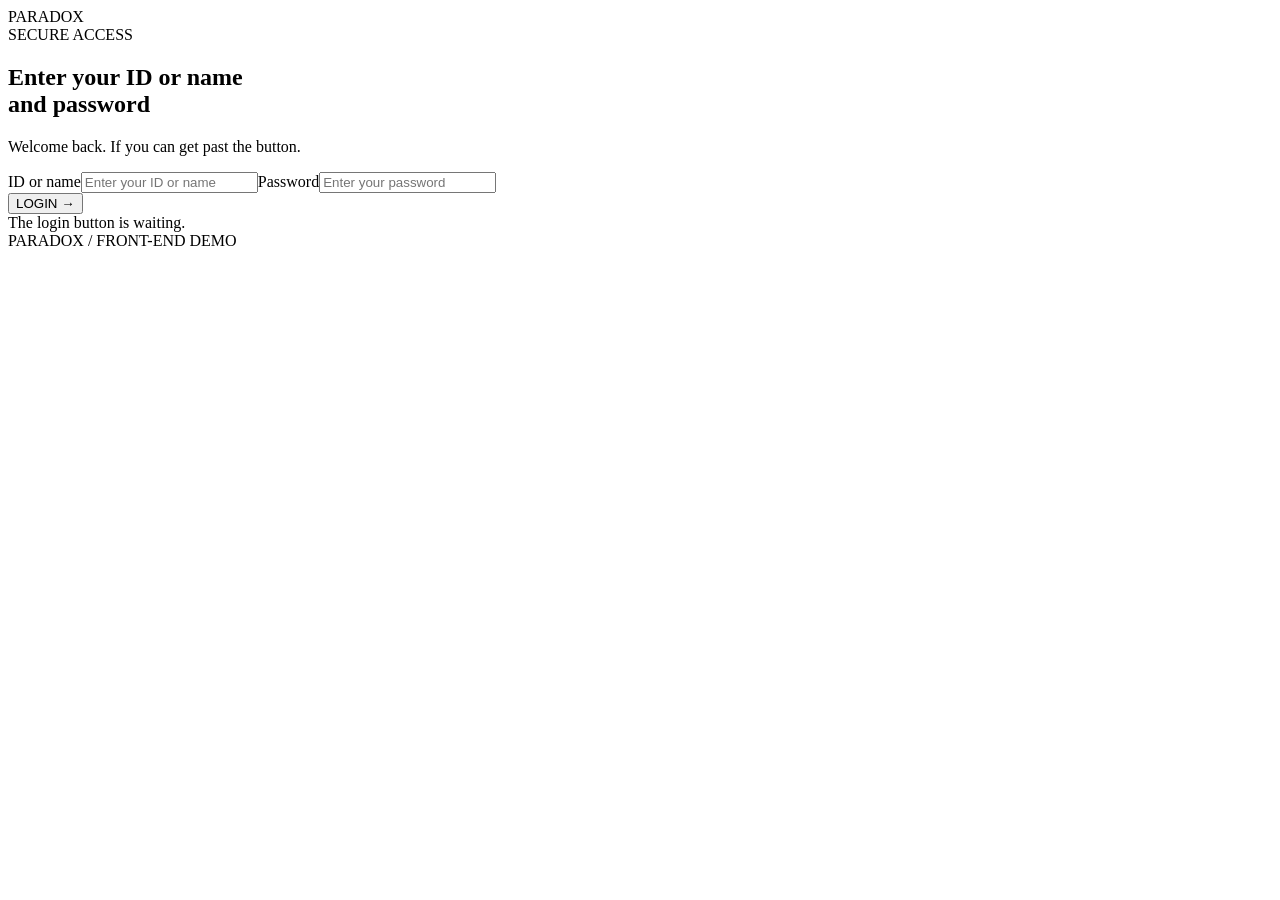
==== index.html @ cf6544ae "Create PARADOX login page: index.html" ====
<!doctype html><html lang="en"><head><meta charset="utf-8"><meta name="viewport" content="width=device-width,initial-scale=1"><title>PARADOX — Login</title><link rel="stylesheet" href="style.css"></head><body><main class="shell"><section class="card"><div class="logo">PARADOX</div><div class="eyebrow">SECURE ACCESS</div><h1>Enter your ID or name<br>and password</h1><p class="sub">Welcome back. If you can get past the button.</p><form id="loginForm" autocomplete="off"><label for="identity">ID or name</label><input id="identity" type="text" placeholder="Enter your ID or name" required><label for="password">Password</label><input id="password" type="password" placeholder="Enter your password" required><div class="actions" id="actions"><button id="loginButton" type="submit">LOGIN <span>→</span></button></div><div class="message" id="message">The login button is waiting.</div></form><div class="footer">PARADOX / FRONT-END DEMO</div></section></main><script src="script.js"></script></body></html>
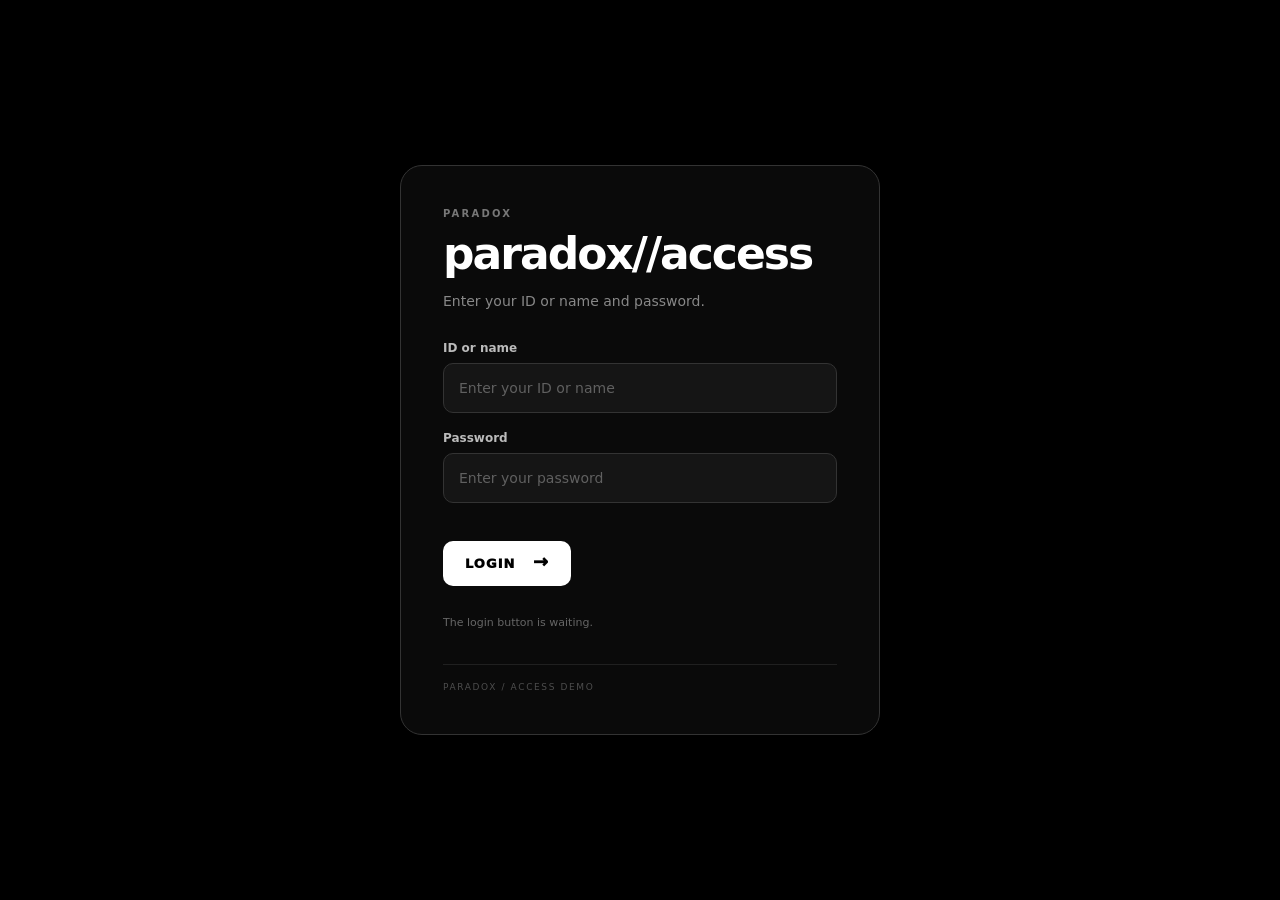
==== commit 30212047: "Rename page to paradox access" ====
--- a/index.html
+++ b/index.html
@@ -1 +1,35 @@
-<!doctype html><html lang="en"><head><meta charset="utf-8"><meta name="viewport" content="width=device-width,initial-scale=1"><title>PARADOX — Login</title><link rel="stylesheet" href="style.css"></head><body><main class="shell"><section class="card"><div class="logo">PARADOX</div><div class="eyebrow">SECURE ACCESS</div><h1>Enter your ID or name<br>and password</h1><p class="sub">Welcome back. If you can get past the button.</p><form id="loginForm" autocomplete="off"><label for="identity">ID or name</label><input id="identity" type="text" placeholder="Enter your ID or name" required><label for="password">Password</label><input id="password" type="password" placeholder="Enter your password" required><div class="actions" id="actions"><button id="loginButton" type="submit">LOGIN <span>→</span></button></div><div class="message" id="message">The login button is waiting.</div></form><div class="footer">PARADOX / FRONT-END DEMO</div></section></main><script src="script.js"></script></body></html>+<!doctype html>
+<html lang="en">
+<head>
+<meta charset="utf-8">
+<meta name="viewport" content="width=device-width,initial-scale=1">
+<title>paradox//access</title>
+<link rel="stylesheet" href="style.css">
+</head>
+<body>
+<main class="shell">
+  <section class="card">
+    <div class="eyebrow">PARADOX</div>
+    <h1>paradox//access</h1>
+    <p class="sub">Enter your ID or name and password.</p>
+
+    <form id="loginForm" autocomplete="off">
+      <label for="identity">ID or name</label>
+      <input id="identity" type="text" placeholder="Enter your ID or name" required>
+
+      <label for="password">Password</label>
+      <input id="password" type="password" placeholder="Enter your password" required>
+
+      <div class="actions" id="actions">
+        <button id="loginButton" type="submit">LOGIN <span>→</span></button>
+      </div>
+
+      <div class="message" id="message">The login button is waiting.</div>
+    </form>
+
+    <div class="footer">PARADOX / ACCESS DEMO</div>
+  </section>
+</main>
+<script src="script.js"></script>
+</body>
+</html>
--- a/style.css
+++ b/style.css
@@ -0,0 +1,20 @@
+*{box-sizing:border-box}
+html,body{margin:0;width:100%;min-height:100%;font-family:Inter,system-ui,-apple-system,BlinkMacSystemFont,"Segoe UI",sans-serif;background:#000;color:#fff}
+body{min-height:100vh;overflow:hidden}
+body::before{content:"";position:fixed;inset:0;background:radial-gradient(circle at 50% 45%,#202020 0,#0b0b0b 38%,#000 78%);z-index:-1}
+.shell{min-height:100vh;display:grid;place-items:center;padding:24px}
+.card{width:min(480px,100%);padding:42px;border:1px solid #333;border-radius:22px;background:#0b0b0bf2;box-shadow:0 28px 90px #000;backdrop-filter:blur(8px)}
+.logo{font-size:13px;font-weight:900;letter-spacing:.5em;color:#bbb;margin-bottom:44px}
+.eyebrow{font-size:10px;font-weight:800;letter-spacing:.22em;color:#777;margin-bottom:12px}
+h1{margin:0;color:#fff;font-size:clamp(30px,7vw,44px);line-height:1.04;letter-spacing:-.045em}
+.sub{margin:16px 0 32px;color:#888;font-size:14px}
+label{display:block;margin:18px 0 8px;color:#bbb;font-size:12px;font-weight:750}
+input{display:block;width:100%;height:50px;padding:0 15px;border:1px solid #333;border-radius:10px;background:#151515;color:#fff;outline:none;font:inherit;font-size:14px}
+input::placeholder{color:#606060}
+input:focus{border-color:#777;box-shadow:0 0 0 3px #fff0a}
+.actions{position:relative;width:100%;height:90px;margin-top:24px}
+#loginButton{position:absolute;left:0;top:14px;z-index:5;padding:15px 22px;border:0;border-radius:10px;background:#fff;color:#000;font:inherit;font-size:13px;font-weight:950;letter-spacing:.08em;cursor:pointer;white-space:nowrap;transition:left .06s linear,top .06s linear,transform .05s linear}
+#loginButton span{display:inline-block;margin-left:12px;font-size:18px;line-height:0}
+.message{height:18px;margin-top:-1px;color:#666;font-size:11px}
+.footer{margin-top:30px;padding-top:17px;border-top:1px solid #202020;color:#4d4d4d;font-size:9px;letter-spacing:.18em}
+@media(max-width:520px){.card{padding:30px 24px}.logo{margin-bottom:34px}}
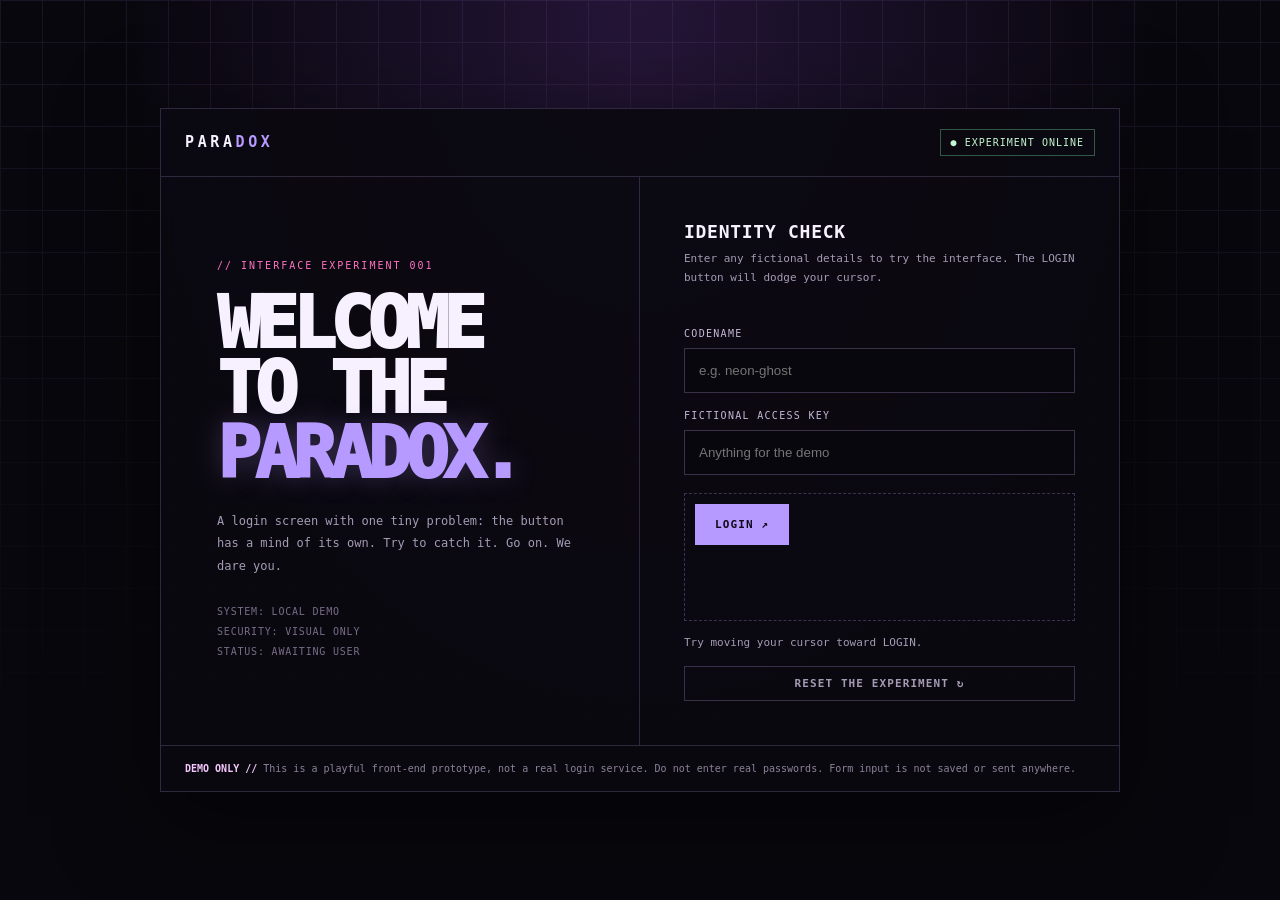
==== commit 7f1323f3: "Add PARADOX prototype homepage" ====
--- a/index.html
+++ b/index.html
@@ -3,33 +3,77 @@
 <head>
 <meta charset="utf-8">
 <meta name="viewport" content="width=device-width,initial-scale=1">
-<title>paradox//access</title>
-<link rel="stylesheet" href="style.css">
+<meta name="theme-color" content="#08070d">
+<title>PARADOX — Login Experiment</title>
+<style>
+:root{color-scheme:dark;--bg:#08070d;--panel:#100e19;--line:#30283e;--violet:#b79aff;--pink:#ff72c6;--muted:#a59bb5;--white:#f7f1ff}
+*{box-sizing:border-box}
+body{margin:0;min-height:100vh;display:grid;place-items:center;padding:24px;background:radial-gradient(ellipse at 50% 0%,#251638 0%,#08070d 58%);color:var(--white);font-family:ui-monospace,SFMono-Regular,Menlo,Consolas,monospace;overflow-x:hidden}
+body:before{content:"";position:fixed;inset:0;pointer-events:none;opacity:.14;background-image:linear-gradient(#8d68b5 1px,transparent 1px),linear-gradient(90deg,#8d68b5 1px,transparent 1px);background-size:42px 42px;mask-image:linear-gradient(to bottom,#000,transparent 90%)}
+.shell{position:relative;width:min(960px,100%);border:1px solid var(--line);background:#0b0911eF;box-shadow:0 25px 90px #0008}
+header{display:flex;justify-content:space-between;align-items:center;padding:20px 24px;border-bottom:1px solid var(--line);gap:16px}
+.brand{font-weight:900;letter-spacing:.24em;font-size:15px}.brand span{color:var(--violet)}
+.pill{font-size:10px;color:#c3f6d0;border:1px solid #315943;padding:7px 10px;letter-spacing:.1em}
+.content{display:grid;grid-template-columns:1fr 1fr;min-height:500px}
+.intro{padding:clamp(28px,5vw,56px);border-right:1px solid var(--line);display:flex;flex-direction:column;justify-content:center}
+.kicker{color:var(--pink);font-size:10px;letter-spacing:.2em;margin:0 0 20px}
+h1{font-size:clamp(44px,7vw,72px);line-height:.9;letter-spacing:-.08em;margin:0;font-weight:950}
+h1 span{color:var(--violet);text-shadow:0 0 28px #b79aff40}
+.description{color:var(--muted);font-size:12px;line-height:1.9;max-width:360px;margin:24px 0}
+.signal{font-size:10px;color:#786c89;line-height:2;letter-spacing:.08em}
+.login{padding:clamp(26px,4vw,44px);display:flex;flex-direction:column;justify-content:center}
+.login h2{font-size:18px;margin:0 0 8px;letter-spacing:.04em}
+.hint{font-size:11px;color:var(--muted);line-height:1.7;margin:0 0 24px}
+label{display:block;font-size:10px;color:#c6b9d8;letter-spacing:.13em;margin:17px 0 9px}
+input{width:100%;background:#09070e;border:1px solid #3a304a;padding:14px;color:var(--white);font:12px inherit;outline:none}
+input:focus{border-color:var(--violet);box-shadow:0 0 0 2px #b79aff17}
+.actions{position:relative;height:128px;margin-top:18px;border:1px dashed #40314f;background:#0a0810;overflow:hidden}
+button{font:800 11px ui-monospace,monospace;letter-spacing:.1em;cursor:pointer}
+#loginButton{position:absolute;left:10px;top:10px;padding:13px 19px;background:var(--violet);border:1px solid var(--violet);color:#10091b;white-space:nowrap;transition:transform .09s ease}
+#resetButton{margin-top:12px;background:transparent;color:var(--muted);border:1px solid #3a304a;padding:10px 13px}
+#message{font-size:11px;color:var(--muted);min-height:18px;margin:15px 0 0}
+.notice{margin:0;padding:14px 24px;border-top:1px solid var(--line);font-size:10px;line-height:1.7;color:#8d829a}
+.notice strong{color:#f5c7ff}
+@media(max-width:700px){.content{grid-template-columns:1fr}.intro{border-right:0;border-bottom:1px solid var(--line);padding:32px}.login{padding:28px 32px}.description{margin:18px 0}.signal{display:none}header{padding:17px 20px}}
+@media(prefers-reduced-motion:reduce){*{transition:none!important}}
+</style>
 </head>
 <body>
 <main class="shell">
-  <section class="card">
-    <div class="eyebrow">PARADOX</div>
-    <h1>paradox//access</h1>
-    <p class="sub">Enter your ID or name and password.</p>
-
-    <form id="loginForm" autocomplete="off">
-      <label for="identity">ID or name</label>
-      <input id="identity" type="text" placeholder="Enter your ID or name" required>
-
-      <label for="password">Password</label>
-      <input id="password" type="password" placeholder="Enter your password" required>
-
-      <div class="actions" id="actions">
-        <button id="loginButton" type="submit">LOGIN <span>→</span></button>
-      </div>
-
-      <div class="message" id="message">The login button is waiting.</div>
-    </form>
-
-    <div class="footer">PARADOX / ACCESS DEMO</div>
-  </section>
+<header><div class="brand">PARA<span>DOX</span></div><div class="pill">● EXPERIMENT ONLINE</div></header>
+<div class="content">
+<section class="intro">
+<p class="kicker">// INTERFACE EXPERIMENT 001</p>
+<h1>WELCOME<br>TO THE<br><span>PARADOX.</span></h1>
+<p class="description">A login screen with one tiny problem: the button has a mind of its own. Try to catch it. Go on. We dare you.</p>
+<div class="signal">SYSTEM: LOCAL DEMO<br>SECURITY: VISUAL ONLY<br>STATUS: AWAITING USER</div>
+</section>
+<section class="login">
+<h2>IDENTITY CHECK</h2>
+<p class="hint">Enter any fictional details to try the interface. The LOGIN button will dodge your cursor.</p>
+<form id="loginForm" autocomplete="off">
+<label for="userId">CODENAME</label>
+<input id="userId" name="userId" maxlength="32" placeholder="e.g. neon-ghost">
+<label for="demoKey">FICTIONAL ACCESS KEY</label>
+<input id="demoKey" name="demoKey" type="password" maxlength="32" placeholder="Anything for the demo">
+<div class="actions" id="actions">
+<button id="loginButton" type="submit">LOGIN ↗</button>
+</div>
+<p id="message" role="status" aria-live="polite">Try moving your cursor toward LOGIN.</p>
+</form>
+<button id="resetButton" type="button">RESET THE EXPERIMENT ↻</button>
+</section>
+</div>
+<div class="notice"><strong>DEMO ONLY //</strong> This is a playful front-end prototype, not a real login service. Do not enter real passwords. Form input is not saved or sent anywhere.</div>
 </main>
 <script src="script.js"></script>
+<script>
+document.getElementById("resetButton").addEventListener("click",()=>{
+  document.getElementById("loginForm").reset();
+  const b=document.getElementById("loginButton");
+  b.style.left="10px";b.style.top="10px";b.style.transform="scale(1)";
+  document.getElementById("message").textContent="Experiment reset. Try catching LOGIN.";
+});
+</script>
 </body>
 </html>
